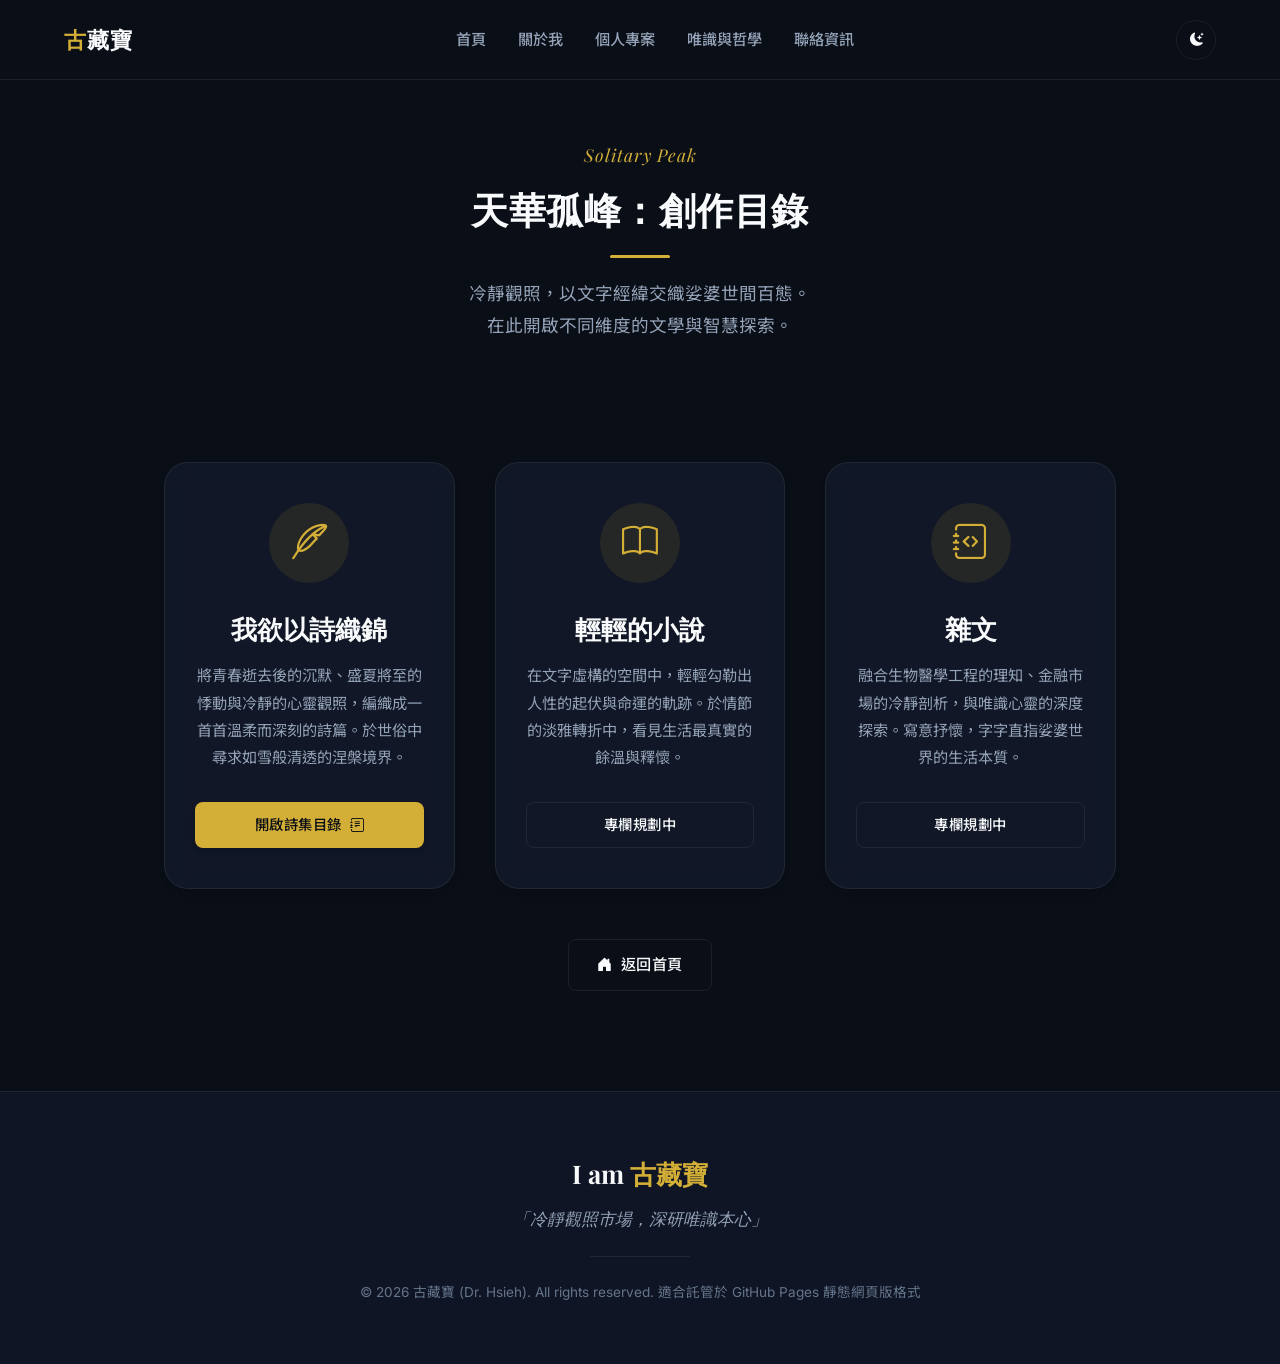
==== columns.html @ f1b9f1e6 "Create columns.html catalog and link journey card to it" ====
<!DOCTYPE html>
<html lang="zh-TW">
<head>
    <meta charset="UTF-8">
    <meta name="viewport" content="width=device-width, initial-scale=1.0">
    <title>天華孤峰：詩與雜文 | 目錄導航</title>
    <meta name="description" content="古藏寶的創作專欄目錄 - 包含我欲以詩織錦（詩集）、輕輕的小說與雜文專欄。">
    
    <!-- Google Fonts -->
    <link rel="preconnect" href="https://fonts.googleapis.com">
    <link rel="preconnect" href="https://fonts.gstatic.com" crossorigin>
    <link href="https://fonts.googleapis.com/css2?family=Inter:wght@300;400;500;600;700&family=Noto+Sans+TC:wght@300;400;500;700&family=Playfair+Display:ital,wght@0,400;0,600;0,700;1,400&display=swap" rel="stylesheet">
    
    <!-- Bootstrap Icons -->
    <link rel="stylesheet" href="https://cdn.jsdelivr.net/npm/bootstrap-icons@1.11.3/font/bootstrap-icons.min.css">
    
    <!-- Custom CSS (Shares existing styles, with custom overrides) -->
    <link rel="stylesheet" href="style.css">
    
    <style>
        /* Custom Overrides for Column directory page */
        .columns-hero {
            padding: 140px 0 80px 0;
            background-color: var(--bg-primary);
            text-align: center;
        }
        
        .columns-container {
            max-width: 1000px;
            margin: 0 auto 100px auto;
            padding: 0 24px;
        }
        
        .columns-grid {
            display: grid;
            grid-template-columns: repeat(3, 1fr);
            gap: 40px;
            margin-top: 40px;
        }
        
        .column-card {
            background-color: var(--bg-card);
            border: 1px solid var(--border-color);
            border-radius: var(--border-radius-lg);
            padding: 40px 30px;
            text-align: center;
            display: flex;
            flex-direction: column;
            align-items: center;
            justify-content: space-between;
            min-height: 420px;
            transition: var(--transition-smooth);
            backdrop-filter: var(--glass-blur);
            box-shadow: var(--shadow-sm);
        }
        
        .column-card:hover {
            transform: translateY(-10px);
            border-color: var(--border-color-hover);
            box-shadow: var(--shadow-lg), var(--shadow-gold);
            background-color: var(--bg-card-hover);
        }
        
        .column-icon-wrapper {
            width: 80px;
            height: 80px;
            border-radius: 50%;
            background-color: rgba(212, 175, 55, 0.1);
            color: var(--accent-gold);
            display: flex;
            align-items: center;
            justify-content: center;
            font-size: 2.2rem;
            margin-bottom: 24px;
            transition: var(--transition-smooth);
        }
        
        .column-card:hover .column-icon-wrapper {
            background-color: var(--accent-gold);
            color: #0a0e17;
            transform: scale(1.1);
        }
        
        .column-card h3 {
            font-family: var(--font-heading);
            font-size: 1.6rem;
            font-weight: 600;
            margin-bottom: 12px;
            color: var(--text-primary);
        }
        
        .column-card p {
            color: var(--text-secondary);
            font-size: 0.95rem;
            line-height: 1.8;
            margin-bottom: 30px;
            flex-grow: 1;
        }
        
        .btn-column {
            width: 100%;
            padding: 10px 20px;
            font-size: 0.9rem;
        }
        
        .back-home-wrapper {
            margin-top: 50px;
            text-align: center;
        }
        
        @media (max-width: 900px) {
            .columns-grid {
                grid-template-columns: 1fr;
                gap: 30px;
            }
            .column-card {
                min-height: auto;
            }
        }
    </style>
</head>
<body class="dark-theme"> <!-- Follows default theme logic -->

    <!-- Header / Navigation (Shared Navbar) -->
    <header class="navbar-header scrolled" id="navbarHeader"> <!-- Force scrolled layout on subpages -->
        <div class="nav-container">
            <a href="index.html" class="nav-logo">
                <span class="logo-accent">古</span>藏寶
            </a>
            
            <button class="mobile-nav-toggle" id="mobileNavToggle" aria-label="Toggle Navigation Menu">
                <i class="bi bi-list"></i>
            </button>
            
            <nav class="nav-menu" id="navMenu">
                <ul>
                    <li><a href="index.html#home" class="nav-link">首頁</a></li>
                    <li><a href="index.html#about" class="nav-link active">關於我</a></li>
                    <li><a href="index.html#projects" class="nav-link">個人專案</a></li>
                    <li><a href="index.html#philosophy" class="nav-link">唯識與哲學</a></li>
                    <li><a href="index.html#contact" class="nav-link">聯絡資訊</a></li>
                </ul>
            </nav>
            
            <div class="nav-actions">
                <button class="theme-toggle-btn" id="themeToggleBtn" title="切換深/淺色模式" aria-label="Toggle Dark/Light Mode">
                    <i class="bi bi-moon-stars-fill theme-icon"></i>
                </button>
            </div>
        </div>
    </header>

    <!-- Main Content -->
    <main>
        
        <!-- Hero Title -->
        <section class="columns-hero">
            <div class="container">
                <span class="section-tag">Solitary Peak</span>
                <h1 class="section-title">天華孤峰：創作目錄</h1>
                <div class="section-divider"></div>
                <p class="hero-description" style="max-width: 600px; margin: 20px auto 0 auto;">
                    冷靜觀照，以文字經緯交織娑婆世間百態。<br>
                    在此開啟不同維度的文學與智慧探索。
                </p>
            </div>
        </section>

        <!-- Directory Grid -->
        <section class="columns-container">
            <div class="columns-grid">
                
                <!-- Card A: 我欲以詩織錦 -->
                <div class="column-card">
                    <div class="column-icon-wrapper">
                        <i class="bi bi-feather"></i>
                    </div>
                    <h3>我欲以詩織錦</h3>
                    <p>
                        將青春逝去後的沉默、盛夏將至的悸動與冷靜的心靈觀照，編織成一首首溫柔而深刻的詩篇。於世俗中尋求如雪般清透的涅槃境界。
                    </p>
                    <!-- Link points directly to their Netlify poetry showcase -->
                    <a href="https://old-hiddentreasure-poem.netlify.app/" target="_blank" rel="noopener noreferrer" class="btn btn-primary btn-column">
                        開啟詩集目錄 <i class="bi bi-journal-text"></i>
                    </a>
                </div>

                <!-- Card B: 輕輕的小說 -->
                <div class="column-card">
                    <div class="column-icon-wrapper">
                        <i class="bi bi-book"></i>
                    </div>
                    <h3>輕輕的小說</h3>
                    <p>
                        在文字虛構的空間中，輕輕勾勒出人性的起伏與命運的軌跡。於情節的淡雅轉折中，看見生活最真實的餘溫與釋懷。
                    </p>
                    <a href="javascript:alert('輕輕的小說目錄正在編撰中，敬請期待！');" class="btn btn-outline btn-column">
                        專欄規劃中
                    </a>
                </div>

                <!-- Card C: 雜文 -->
                <div class="column-card">
                    <div class="column-icon-wrapper">
                        <i class="bi bi-journal-code"></i>
                    </div>
                    <h3>雜文</h3>
                    <p>
                        融合生物醫學工程的理知、金融市場的冷靜剖析，與唯識心靈的深度探索。寫意抒懷，字字直指娑婆世界的生活本質。
                    </p>
                    <a href="javascript:alert('雜文專欄目錄正在編撰中，敬請期待！');" class="btn btn-outline btn-column">
                        專欄規劃中
                    </a>
                </div>

            </div>

            <!-- Back to Home -->
            <div class="back-home-wrapper">
                <a href="index.html" class="btn btn-outline">
                    <i class="bi bi-house-door-fill"></i> 返回首頁
                </a>
            </div>
        </section>

    </main>

    <!-- Footer -->
    <footer class="site-footer">
        <div class="container footer-content text-center">
            <p class="footer-logo">I am <span class="gold-text">古藏寶</span></p>
            <p class="footer-moto">「冷靜觀照市場，深研唯識本心」</p>
            <div class="footer-divider"></div>
            <p class="copyright">&copy; 2026 古藏寶 (Dr. Hsieh). All rights reserved. 適合託管於 GitHub Pages 靜態網頁版格式</p>
        </div>
    </footer>

    <!-- Custom JS -->
    <script src="script.js"></script>
</body>
</html>
---- style.css ----
/* ==========================================================================
   DESIGN SYSTEM & VARIABLES
   ========================================================================== */
:root {
    /* Fonts */
    --font-heading: 'Playfair Display', Georgia, serif;
    --font-body: 'Inter', 'Noto Sans TC', sans-serif;
    
    /* Layout */
    --navbar-height: 80px;
    --transition-smooth: all 0.4s cubic-bezier(0.16, 1, 0.3, 1);
    --border-radius-sm: 8px;
    --border-radius-md: 16px;
    --border-radius-lg: 24px;
}

/* Dark Theme Variables (Zen Slate - Default) */
body.dark-theme {
    --bg-primary: #0a0e17;
    --bg-secondary: #0f1524;
    --bg-glass: rgba(15, 21, 36, 0.7);
    --bg-card: rgba(22, 30, 49, 0.6);
    --bg-card-hover: rgba(30, 41, 67, 0.85);
    
    --text-primary: #f8fafc;
    --text-secondary: #94a3b8;
    --text-muted: #64748b;
    
    --accent-gold: #d4af37; /* Metallic Gold */
    --accent-gold-rgb: 212, 175, 55;
    --accent-gold-hover: #f3c63f;
    --accent-emerald: #10b981;
    --accent-emerald-rgb: 16, 185, 129;
    
    --border-color: rgba(255, 255, 255, 0.07);
    --border-color-hover: rgba(214, 175, 55, 0.4);
    
    --shadow-sm: 0 4px 6px -1px rgba(0, 0, 0, 0.1), 0 2px 4px -1px rgba(0, 0, 0, 0.06);
    --shadow-md: 0 10px 15px -3px rgba(0, 0, 0, 0.3), 0 4px 6px -2px rgba(0, 0, 0, 0.05);
    --shadow-lg: 0 20px 25px -5px rgba(0, 0, 0, 0.4), 0 10px 10px -5px rgba(0, 0, 0, 0.04);
    --shadow-gold: 0 0 20px rgba(212, 175, 55, 0.2);
    
    --glass-blur: blur(12px);
    --gradient-hero: linear-gradient(180deg, rgba(10, 14, 23, 0.2) 0%, rgba(10, 14, 23, 0.85) 80%, #0a0e17 100%);
}

/* Light Theme Variables (Warm Silk) */
body.light-theme {
    --bg-primary: #faf8f5; /* Warm off-white */
    --bg-secondary: #f4f0ea;
    --bg-glass: rgba(250, 248, 245, 0.8);
    --bg-card: rgba(255, 255, 255, 0.85);
    --bg-card-hover: #ffffff;
    
    --text-primary: #1e293b;
    --text-secondary: #475569;
    --text-muted: #94a3b8;
    
    --accent-gold: #855b00; /* Rich Deep Calligraphy Gold */
    --accent-gold-rgb: 133, 91, 0;
    --accent-gold-hover: #664500;

    --accent-emerald: #059669;
    --accent-emerald-rgb: 5, 150, 105;
    
    --border-color: rgba(0, 0, 0, 0.08);
    --border-color-hover: rgba(133, 91, 0, 0.4);
    
    --shadow-sm: 0 1px 3px 0 rgba(0, 0, 0, 0.05), 0 1px 2px 0 rgba(0, 0, 0, 0.03);
    --shadow-md: 0 4px 6px -1px rgba(0, 0, 0, 0.05), 0 2px 4px -1px rgba(0, 0, 0, 0.03);
    --shadow-lg: 0 10px 15px -3px rgba(0, 0, 0, 0.05), 0 4px 6px -2px rgba(0, 0, 0, 0.03);
    --shadow-gold: 0 0 15px rgba(133, 91, 0, 0.15);
    
    --glass-blur: blur(12px);
    --gradient-hero: linear-gradient(180deg, rgba(250, 248, 245, 0.1) 0%, rgba(250, 248, 245, 0.8) 75%, #faf8f5 100%);
}

/* ==========================================================================
   BASE STYLES & RESET
   ========================================================================== */
*, *::before, *::after {
    box-sizing: border-box;
    margin: 0;
    padding: 0;
}

html {
    scroll-behavior: smooth;
    font-size: 16px;
}

body {
    font-family: var(--font-body);
    background-color: var(--bg-primary);
    color: var(--text-primary);
    line-height: 1.7;
    overflow-x: hidden;
    transition: background-color 0.5s ease, color 0.5s ease;
}

a {
    color: var(--accent-gold);
    text-decoration: none;
    transition: var(--transition-smooth);
}

a:hover {
    color: var(--accent-gold-hover);
}

ul {
    list-style: none;
}

img {
    max-width: 100%;
    height: auto;
    display: block;
}

.container {
    width: 100%;
    max-width: 1200px;
    margin: 0 auto;
    padding: 0 24px;
}

/* ==========================================================================
   BUTTONS & UI ELEMENTS
   ========================================================================== */
.btn {
    display: inline-flex;
    align-items: center;
    justify-content: center;
    gap: 8px;
    padding: 12px 28px;
    font-weight: 500;
    font-size: 0.95rem;
    letter-spacing: 0.5px;
    border-radius: var(--border-radius-sm);
    cursor: pointer;
    transition: var(--transition-smooth);
    border: 1px solid transparent;
}

.btn-primary {
    background-color: var(--accent-gold);
    color: #0a0e17 !important;
    box-shadow: var(--shadow-sm);
}

.btn-primary:hover {
    background-color: var(--accent-gold-hover);
    transform: translateY(-2px);
    box-shadow: var(--shadow-gold);
}

.btn-outline {
    background-color: transparent;
    color: var(--text-primary);
    border-color: var(--border-color);
}

.btn-outline:hover {
    background-color: var(--border-color);
    border-color: var(--text-secondary);
    transform: translateY(-2px);
}

.btn-block {
    display: flex;
    width: 100%;
}

.badge {
    display: inline-block;
    padding: 6px 14px;
    font-size: 0.8rem;
    font-weight: 500;
    border-radius: 50px;
    background-color: var(--bg-secondary);
    border: 1px solid var(--border-color);
    color: var(--text-secondary);
    transition: var(--transition-smooth);
}

.badge:hover {
    border-color: var(--accent-gold);
    color: var(--accent-gold);
    transform: translateY(-1px);
}

/* ==========================================================================
   REUSABLE UTILITIES
   ========================================================================== */
.section-padding {
    padding: 100px 0;
}

.bg-alt {
    background-color: var(--bg-secondary);
}

.text-center {
    text-align: center;
}

.highlight-text {
    color: var(--accent-gold);
    font-family: var(--font-heading);
    font-weight: 700;
}

.gold-text {
    color: var(--accent-gold);
}

.section-header {
    margin-bottom: 60px;
}

.section-tag {
    font-family: var(--font-heading);
    font-style: italic;
    color: var(--accent-gold);
    font-size: 1.1rem;
    display: block;
    margin-bottom: 8px;
    letter-spacing: 1px;
}

.section-title {
    font-family: var(--font-heading);
    font-size: 2.3rem;
    font-weight: 600;
    letter-spacing: 0.5px;
    position: relative;
    display: inline-block;
}

.section-divider {
    width: 60px;
    height: 3px;
    background-color: var(--accent-gold);
    margin: 15px auto 0 auto;
    border-radius: 10px;
}

/* ==========================================================================
   NAVIGATION BAR
   ========================================================================== */
.navbar-header {
    position: fixed;
    top: 0;
    left: 0;
    width: 100%;
    height: var(--navbar-height);
    z-index: 1000;
    border-bottom: 1px solid var(--border-color);
    transition: var(--transition-smooth);
    background-color: transparent;
}

.navbar-header.scrolled {
    background-color: var(--bg-glass);
    backdrop-filter: var(--glass-blur);
    height: 70px;
    box-shadow: var(--shadow-sm);
}

.nav-container {
    max-width: 1200px;
    height: 100%;
    margin: 0 auto;
    padding: 0 24px;
    display: flex;
    align-items: center;
    justify-content: space-between;
}

.nav-logo {
    font-family: var(--font-heading);
    font-size: 1.4rem;
    font-weight: 700;
    color: var(--text-primary);
    letter-spacing: 1px;
}

.logo-accent {
    color: var(--accent-gold);
}

.nav-menu ul {
    display: flex;
    gap: 32px;
}

.nav-link {
    color: var(--text-secondary);
    font-size: 0.95rem;
    font-weight: 500;
    position: relative;
    padding: 8px 0;
}

.nav-link:hover, .nav-link.active {
    color: var(--accent-gold);
}

.nav-link::after {
    content: '';
    position: absolute;
    bottom: 0;
    left: 0;
    width: 0;
    height: 2px;
    background-color: var(--accent-gold);
    transition: var(--transition-smooth);
}

.nav-link:hover::after, .nav-link.active::after {
    width: 100%;
}

.theme-toggle-btn {
    background: none;
    border: 1px solid var(--border-color);
    width: 40px;
    height: 40px;
    border-radius: 50%;
    color: var(--text-primary);
    cursor: pointer;
    display: flex;
    align-items: center;
    justify-content: center;
    transition: var(--transition-smooth);
}

.theme-toggle-btn:hover {
    border-color: var(--accent-gold);
    color: var(--accent-gold);
    transform: rotate(15deg);
    box-shadow: var(--shadow-gold);
}

.mobile-nav-toggle {
    display: none;
    background: none;
    border: none;
    color: var(--text-primary);
    font-size: 1.8rem;
    cursor: pointer;
}

/* ==========================================================================
   HERO COVER & CONTENT
   ========================================================================== */
.hero-section {
    position: relative;
    width: 100%;
    min-height: 100vh;
    display: flex;
    align-items: center;
    padding-top: var(--navbar-height);
    overflow: hidden;
}

.hero-cover-container {
    position: absolute;
    top: 0;
    left: 0;
    width: 100%;
    height: 100%;
    z-index: 1;
}

.hero-cover-img {
    width: 100%;
    height: 100%;
    object-fit: cover;
    object-position: center;
    filter: brightness(0.65);
    transition: filter 0.5s ease;
}

body.light-theme .hero-cover-img {
    filter: brightness(0.8) contrast(1.05) saturate(1.1);
}

.hero-cover-overlay {
    position: absolute;
    top: 0;
    left: 0;
    width: 100%;
    height: 100%;
    background: var(--gradient-hero);
}

.hero-content {
    position: relative;
    z-index: 5;
    width: 100%;
    max-width: 1200px;
    margin: 0 auto;
    padding: 0 24px;
    display: flex;
    align-items: center;
}

.hero-text-wrapper {
    max-width: 680px;
    animation: fadeInUp 1s cubic-bezier(0.16, 1, 0.3, 1);
}

.hero-subtitle-top {
    font-family: var(--font-heading);
    font-style: italic;
    color: var(--accent-gold);
    font-size: 1.2rem;
    display: block;
    margin-bottom: 12px;
    letter-spacing: 0.5px;
}

.hero-title {
    font-family: var(--font-heading);
    font-size: 4rem;
    font-weight: 700;
    line-height: 1.15;
    margin-bottom: 20px;
}

/* Typing Carousel */
.typing-container {
    font-size: 1.6rem;
    font-weight: 500;
    margin-bottom: 24px;
    color: var(--text-primary);
    display: flex;
    align-items: center;
    min-height: 40px;
}

.typing-prefix {
    margin-right: 8px;
    color: var(--text-secondary);
}

.typing-text {
    color: var(--accent-gold);
    border-right: none;
    font-family: var(--font-heading);
    font-weight: 600;
}

.typing-cursor {
    animation: blink 0.8s infinite;
    color: var(--accent-gold);
    margin-left: 2px;
    font-weight: 300;
}

.hero-description {
    font-size: 1.1rem;
    color: var(--text-secondary);
    margin-bottom: 40px;
    line-height: 1.8;
}

.hero-cta-group {
    display: flex;
    gap: 16px;
    flex-wrap: wrap;
}

/* Scroll indicator */
.scroll-indicator {
    position: absolute;
    bottom: 30px;
    left: 50%;
    transform: translateX(-50%);
    z-index: 5;
    display: flex;
    flex-direction: column;
    align-items: center;
}

.mouse-icon {
    width: 26px;
    height: 42px;
    border: 2px solid var(--text-secondary);
    border-radius: 20px;
    display: flex;
    justify-content: center;
    position: relative;
}

.mouse-wheel {
    width: 4px;
    height: 8px;
    background-color: var(--accent-gold);
    border-radius: 50%;
    position: absolute;
    top: 8px;
    animation: scrollMouse 1.5s infinite;
}

.scroll-text {
    font-size: 0.75rem;
    color: var(--text-secondary);
    margin-top: 8px;
    letter-spacing: 1px;
    text-transform: uppercase;
}

/* ==========================================================================
   ABOUT SECTION & BIOGRAPHY
   ========================================================================== */
.about-intro-box {
    display: flex;
    align-items: center;
    gap: 48px;
    background-color: var(--bg-card);
    border: 1px solid var(--border-color);
    border-radius: var(--border-radius-md);
    padding: 40px;
    margin-bottom: 70px;
    backdrop-filter: var(--glass-blur);
    box-shadow: var(--shadow-md);
    transition: var(--transition-smooth);
}

.about-intro-box:hover {
    border-color: var(--border-color-hover);
    box-shadow: var(--shadow-gold);
}

.about-avatar-wrapper {
    flex-shrink: 0;
}

.abstract-zen-avatar {
    width: 100px;
    height: 100px;
    border-radius: 50%;
    background: linear-gradient(135deg, rgba(212, 175, 55, 0.15) 0%, rgba(16, 185, 129, 0.15) 100%);
    border: 2px solid var(--accent-gold);
    display: flex;
    align-items: center;
    justify-content: center;
    position: relative;
    box-shadow: var(--shadow-sm);
}

.avatar-zen-icon {
    font-size: 3rem;
    color: var(--accent-gold);
    z-index: 5;
    animation: spinSlow 20s infinite linear;
}

.avatar-ripple {
    position: absolute;
    top: -5px;
    left: -5px;
    right: -5px;
    bottom: -5px;
    border-radius: 50%;
    border: 1px dashed var(--accent-gold);
    opacity: 0.4;
    animation: spinSlow 35s infinite linear reverse;
}

.about-intro-text .lead-text {
    font-family: var(--font-heading);
    font-size: 1.35rem;
    line-height: 1.8;
    color: var(--text-primary);
    position: relative;
    padding-left: 20px;
    border-left: 4px solid var(--accent-gold);
}

/* Three Pillars Biography Grid */
.journey-grid {
    display: grid;
    grid-template-columns: repeat(auto-fit, minmax(260px, 1fr));
    gap: 30px;
}

.journey-card {
    background-color: var(--bg-card);
    border: 1px solid var(--border-color);
    border-radius: var(--border-radius-md);
    padding: 35px 30px;
    transition: var(--transition-smooth);
    box-shadow: var(--shadow-sm);
    backdrop-filter: var(--glass-blur);
    position: relative;
    overflow: hidden;
}

.journey-card::before {
    content: '';
    position: absolute;
    top: 0;
    left: 0;
    width: 100%;
    height: 3px;
    background: linear-gradient(90deg, var(--accent-gold), var(--accent-emerald));
    opacity: 0;
    transition: var(--transition-smooth);
}

.journey-card:hover {
    transform: translateY(-8px);
    background-color: var(--bg-card-hover);
    border-color: var(--border-color-hover);
    box-shadow: var(--shadow-lg), var(--shadow-gold);
}

.journey-card:hover::before {
    opacity: 1;
}

.journey-icon-box {
    width: 60px;
    height: 60px;
    border-radius: var(--border-radius-sm);
    background-color: rgba(212, 175, 55, 0.1);
    color: var(--accent-gold);
    display: flex;
    align-items: center;
    justify-content: center;
    font-size: 1.8rem;
    margin-bottom: 24px;
    transition: var(--transition-smooth);
}

.journey-card:hover .journey-icon-box {
    background-color: var(--accent-gold);
    color: #0a0e17;
    transform: scale(1.1);
}

.journey-card h3 {
    font-family: var(--font-heading);
    font-size: 1.35rem;
    font-weight: 600;
    margin-bottom: 8px;
    color: var(--text-primary);
}

.card-subtitle {
    display: block;
    font-size: 0.85rem;
    text-transform: uppercase;
    letter-spacing: 1px;
    color: var(--accent-emerald);
    margin-bottom: 16px;
    font-weight: 600;
}

.journey-card p {
    font-size: 0.95rem;
    color: var(--text-secondary);
    line-height: 1.7;
}

/* ==========================================================================
   PROJECTS SECTION - FEATURED SHOWCASE
   ========================================================================== */
.projects-container {
    margin-top: 40px;
}

.project-featured-card {
    display: grid;
    grid-template-columns: 1fr 1.2fr;
    background-color: var(--bg-card);
    border: 1px solid var(--border-color);
    border-radius: var(--border-radius-lg);
    overflow: hidden;
    box-shadow: var(--shadow-md);
    transition: var(--transition-smooth);
    backdrop-filter: var(--glass-blur);
}

.project-featured-card:hover {
    border-color: var(--border-color-hover);
    box-shadow: var(--shadow-lg), var(--shadow-gold);
}

.project-image-side {
    position: relative;
    background: linear-gradient(135deg, #1e293b 0%, #0f172a 100%);
    display: flex;
    align-items: center;
    justify-content: center;
    padding: 60px;
    overflow: hidden;
    border-right: 1px solid var(--border-color);
}

.clickable-image-side {
    padding: 0 !important;
    cursor: pointer;
}

.clickable-image-side a {
    display: block;
    width: 100%;
    height: 100%;
}

.project-card-img {
    width: 100%;
    height: 100%;
    object-fit: cover;
    display: block;
    min-height: 280px;
    transition: var(--transition-smooth);
}

.project-featured-card:hover .project-card-img {
    transform: scale(1.05);
}

.project-image-side::after {
    content: '';
    position: absolute;
    top: -50%;
    left: -50%;
    width: 200%;
    height: 200%;
    background: radial-gradient(circle, rgba(212, 175, 55, 0.1) 0%, transparent 60%);
    animation: spinSlow 30s infinite linear;
}

.project-visual-placeholder {
    position: relative;
    z-index: 5;
    text-align: center;
    border: 1px dashed rgba(212, 175, 55, 0.3);
    border-radius: var(--border-radius-md);
    padding: 40px 30px;
    background: rgba(15, 23, 42, 0.6);
    box-shadow: inset 0 0 20px rgba(0, 0, 0, 0.5);
    width: 100%;
}

.floating-icons {
    display: flex;
    justify-content: center;
    gap: 20px;
    margin-bottom: 20px;
}

.floating-icons i {
    font-size: 2.2rem;
    color: var(--accent-gold);
    animation: floatIcon 3s infinite ease-in-out;
}

.floating-icons i:nth-child(2) {
    animation-delay: 0.6s;
    color: var(--accent-emerald);
}

.floating-icons i:nth-child(3) {
    animation-delay: 1.2s;
}

.visual-title {
    display: block;
    font-family: var(--font-heading);
    font-size: 1.1rem;
    letter-spacing: 3px;
    font-weight: 600;
    color: var(--text-primary);
    text-shadow: 0 0 10px rgba(212, 175, 55, 0.3);
}

.project-info-side {
    padding: 50px;
    display: flex;
    flex-direction: column;
    justify-content: center;
}

.project-status-tag {
    font-size: 0.75rem;
    font-weight: 700;
    text-transform: uppercase;
    letter-spacing: 1.5px;
    color: var(--accent-emerald);
    display: inline-block;
    margin-bottom: 12px;
}

.project-card-title {
    font-family: var(--font-heading);
    font-size: 2rem;
    font-weight: 600;
    margin-bottom: 20px;
    color: var(--text-primary);
}

.project-card-desc {
    color: var(--text-secondary);
    font-size: 1rem;
    line-height: 1.8;
    margin-bottom: 30px;
}

.project-tech-stack {
    display: flex;
    gap: 16px;
    flex-wrap: wrap;
    margin-bottom: 35px;
}

.project-tech-stack span {
    font-size: 0.85rem;
    color: var(--text-secondary);
    background-color: var(--bg-secondary);
    padding: 6px 14px;
    border-radius: 4px;
    border: 1px solid var(--border-color);
}

.project-tech-stack span i {
    color: var(--accent-gold);
    margin-right: 4px;
}

.project-action-btn .project-launch-btn {
    font-size: 1rem;
    padding: 14px 32px;
}

/* ==========================================================================
   PHILOSOPHY & SLIDER
   ========================================================================== */
.philosophy-layout {
    display: grid;
    grid-template-columns: 1.2fr 1fr;
    gap: 60px;
    align-items: center;
}

.philosophy-content-card {
    background-color: var(--bg-card);
    border: 1px solid var(--border-color);
    border-radius: var(--border-radius-md);
    padding: 50px;
    position: relative;
    box-shadow: var(--shadow-md);
    backdrop-filter: var(--glass-blur);
    transition: var(--transition-smooth);
}

.philosophy-content-card:hover {
    border-color: var(--border-color-hover);
    box-shadow: var(--shadow-lg), var(--shadow-gold);
}

.quote-mark-top {
    color: rgba(212, 175, 55, 0.15);
    font-size: 4rem;
    line-height: 0;
    margin-bottom: 10px;
}

.quote-mark-bottom {
    color: rgba(212, 175, 55, 0.15);
    font-size: 4rem;
    line-height: 0;
    text-align: right;
    margin-top: 10px;
}

.philosophy-quote-wrapper {
    min-height: 140px;
    display: flex;
    flex-direction: column;
    justify-content: center;
}

.philosophy-quote-text {
    font-family: var(--font-heading);
    font-size: 1.25rem;
    line-height: 1.8;
    color: var(--text-primary);
    margin-bottom: 20px;
    transition: opacity 0.3s ease;
}

.philosophy-quote-author {
    font-size: 0.9rem;
    font-style: italic;
    color: var(--accent-gold);
    align-self: flex-end;
    transition: opacity 0.3s ease;
}

.quote-navigation {
    display: flex;
    align-items: center;
    justify-content: space-between;
    margin-top: 30px;
    border-top: 1px solid var(--border-color);
    padding-top: 24px;
}

.quote-nav-btn {
    background: none;
    border: 1px solid var(--border-color);
    width: 38px;
    height: 38px;
    border-radius: 50%;
    color: var(--text-primary);
    cursor: pointer;
    display: flex;
    align-items: center;
    justify-content: center;
    transition: var(--transition-smooth);
}

.quote-nav-btn:hover {
    border-color: var(--accent-gold);
    color: var(--accent-gold);
    background-color: rgba(212, 175, 55, 0.05);
}

.quote-dots {
    display: flex;
    gap: 8px;
}

.quote-dots .dot {
    width: 8px;
    height: 8px;
    border-radius: 50%;
    background-color: var(--border-color);
    cursor: pointer;
    transition: var(--transition-smooth);
}

.quote-dots .dot.active {
    background-color: var(--accent-gold);
    transform: scale(1.3);
}

.philosophy-intro-text h3 {
    font-family: var(--font-heading);
    font-size: 1.8rem;
    font-weight: 600;
    margin-bottom: 20px;
}

.philosophy-intro-text p {
    color: var(--text-secondary);
    font-size: 1rem;
    line-height: 1.8;
    margin-bottom: 20px;
}

.philosophy-badge-group {
    display: flex;
    gap: 12px;
    flex-wrap: wrap;
    margin-top: 30px;
}

/* ==========================================================================
   CONTACT SECTION & FORM
   ========================================================================== */
.contact-card-wrapper {
    display: grid;
    grid-template-columns: 1fr 1.2fr;
    gap: 50px;
    background-color: var(--bg-card);
    border: 1px solid var(--border-color);
    border-radius: var(--border-radius-lg);
    padding: 50px;
    box-shadow: var(--shadow-md);
    backdrop-filter: var(--glass-blur);
    transition: var(--transition-smooth);
}

.contact-card-wrapper:hover {
    border-color: var(--border-color-hover);
    box-shadow: var(--shadow-lg), var(--shadow-gold);
}

.contact-info-panel h3 {
    font-family: var(--font-heading);
    font-size: 1.7rem;
    font-weight: 600;
    margin-bottom: 16px;
}

.contact-info-panel p {
    color: var(--text-secondary);
    line-height: 1.8;
    margin-bottom: 40px;
}

.info-links-list {
    display: flex;
    flex-direction: column;
    gap: 28px;
}

.info-item {
    display: flex;
    align-items: center;
    gap: 20px;
}

.info-icon {
    width: 50px;
    height: 50px;
    border-radius: 50%;
    background-color: rgba(212, 175, 55, 0.1);
    color: var(--accent-gold);
    display: flex;
    align-items: center;
    justify-content: center;
    font-size: 1.3rem;
    transition: var(--transition-smooth);
}

.info-item:hover .info-icon {
    background-color: var(--accent-gold);
    color: #0a0e17;
    transform: scale(1.08);
}

.info-text {
    display: flex;
    flex-direction: column;
}

.info-label {
    font-size: 0.8rem;
    text-transform: uppercase;
    letter-spacing: 0.5px;
    color: var(--text-muted);
}

.info-value {
    font-size: 1.05rem;
    font-weight: 500;
    color: var(--text-primary);
}

.info-value:hover {
    color: var(--accent-gold);
}

/* Contact Form Panel */
.contact-form-panel {
    background-color: rgba(0, 0, 0, 0.1);
    border: 1px solid var(--border-color);
    border-radius: var(--border-radius-md);
    padding: 40px;
}

body.light-theme .contact-form-panel {
    background-color: rgba(255, 255, 255, 0.5);
}

.form-group {
    margin-bottom: 24px;
    display: flex;
    flex-direction: column;
    gap: 8px;
}

.form-row {
    display: grid;
    grid-template-columns: 1fr 1fr;
    gap: 20px;
}

.form-group label {
    font-size: 0.85rem;
    font-weight: 600;
    letter-spacing: 0.5px;
    color: var(--text-secondary);
}

.form-group input, .form-group textarea {
    padding: 12px 16px;
    background-color: var(--bg-secondary);
    border: 1px solid var(--border-color);
    border-radius: var(--border-radius-sm);
    color: var(--text-primary);
    font-family: var(--font-body);
    font-size: 0.95rem;
    transition: var(--transition-smooth);
}

.form-group input:focus, .form-group textarea:focus {
    outline: none;
    border-color: var(--accent-gold);
    background-color: var(--bg-primary);
    box-shadow: var(--shadow-gold);
}

/* ==========================================================================
   FOOTER
   ========================================================================== */
.site-footer {
    border-top: 1px solid var(--border-color);
    background-color: var(--bg-secondary);
    padding: 60px 0;
}

.footer-logo {
    font-family: var(--font-heading);
    font-size: 1.6rem;
    font-weight: 700;
    margin-bottom: 8px;
    color: var(--text-primary);
}

.footer-moto {
    font-family: var(--font-heading);
    font-style: italic;
    color: var(--text-secondary);
    font-size: 1.05rem;
    margin-bottom: 24px;
}

.footer-divider {
    width: 100px;
    height: 1px;
    background-color: var(--border-color);
    margin: 0 auto 24px auto;
}

.copyright {
    font-size: 0.85rem;
    color: var(--text-muted);
}

/* ==========================================================================
   ANIMATIONS & KEYFRAMES
   ========================================================================== */
@keyframes fadeInUp {
    from {
        opacity: 0;
        transform: translateY(30px);
    }
    to {
        opacity: 1;
        transform: translateY(0);
    }
}

@keyframes blink {
    0%, 100% { opacity: 1; }
    50% { opacity: 0; }
}

@keyframes scrollMouse {
    0% {
        opacity: 1;
        transform: translateY(0);
    }
    100% {
        opacity: 0;
        transform: translateY(12px);
    }
}

@keyframes floatIcon {
    0%, 100% {
        transform: translateY(0);
    }
    50% {
        transform: translateY(-10px);
    }
}

@keyframes spinSlow {
    from {
        transform: rotate(0deg);
    }
    to {
        transform: rotate(360deg);
    }
}

/* ==========================================================================
   RESPONSIVE MEDIA QUERIES
   ========================================================================== */
@media (max-width: 1024px) {
    .hero-title {
        font-size: 3.2rem;
    }
    
    .journey-grid {
        grid-template-columns: 1fr;
        gap: 20px;
    }
    
    .project-featured-card {
        grid-template-columns: 1fr;
    }
    
    .project-image-side {
        border-right: none;
        border-bottom: 1px solid var(--border-color);
        padding: 40px;
    }
    
    .philosophy-layout {
        grid-template-columns: 1fr;
        gap: 40px;
    }
    
    .contact-card-wrapper {
        grid-template-columns: 1fr;
        padding: 40px 30px;
    }
}

@media (max-width: 768px) {
    :root {
        --navbar-height: 70px;
    }
    
    .mobile-nav-toggle {
        display: block;
    }
    
    .nav-menu {
        position: fixed;
        top: var(--navbar-height);
        left: -100%;
        width: 100%;
        height: calc(100vh - var(--navbar-height));
        background-color: var(--bg-glass);
        backdrop-filter: var(--glass-blur);
        transition: var(--transition-smooth);
        padding: 40px 24px;
        border-top: 1px solid var(--border-color);
    }
    
    .nav-menu.active {
        left: 0;
    }
    
    .nav-menu ul {
        flex-direction: column;
        gap: 24px;
        align-items: center;
    }
    
    .nav-link {
        font-size: 1.1rem;
    }
    
    .hero-title {
        font-size: 2.5rem;
    }
    
    .typing-container {
        font-size: 1.25rem;
    }
    
    .about-intro-box {
        flex-direction: column;
        padding: 30px 20px;
        text-align: center;
        gap: 24px;
    }
    
    .about-intro-text .lead-text {
        border-left: none;
        padding-left: 0;
    }
    
    .project-info-side {
        padding: 30px 20px;
    }
    
    .philosophy-content-card {
        padding: 30px 20px;
    }
    
    .contact-form-panel {
        padding: 24px 16px;
    }
    
    .form-row {
        grid-template-columns: 1fr;
        gap: 0;
    }
    
    .section-title {
        font-size: 1.8rem;
    }
}
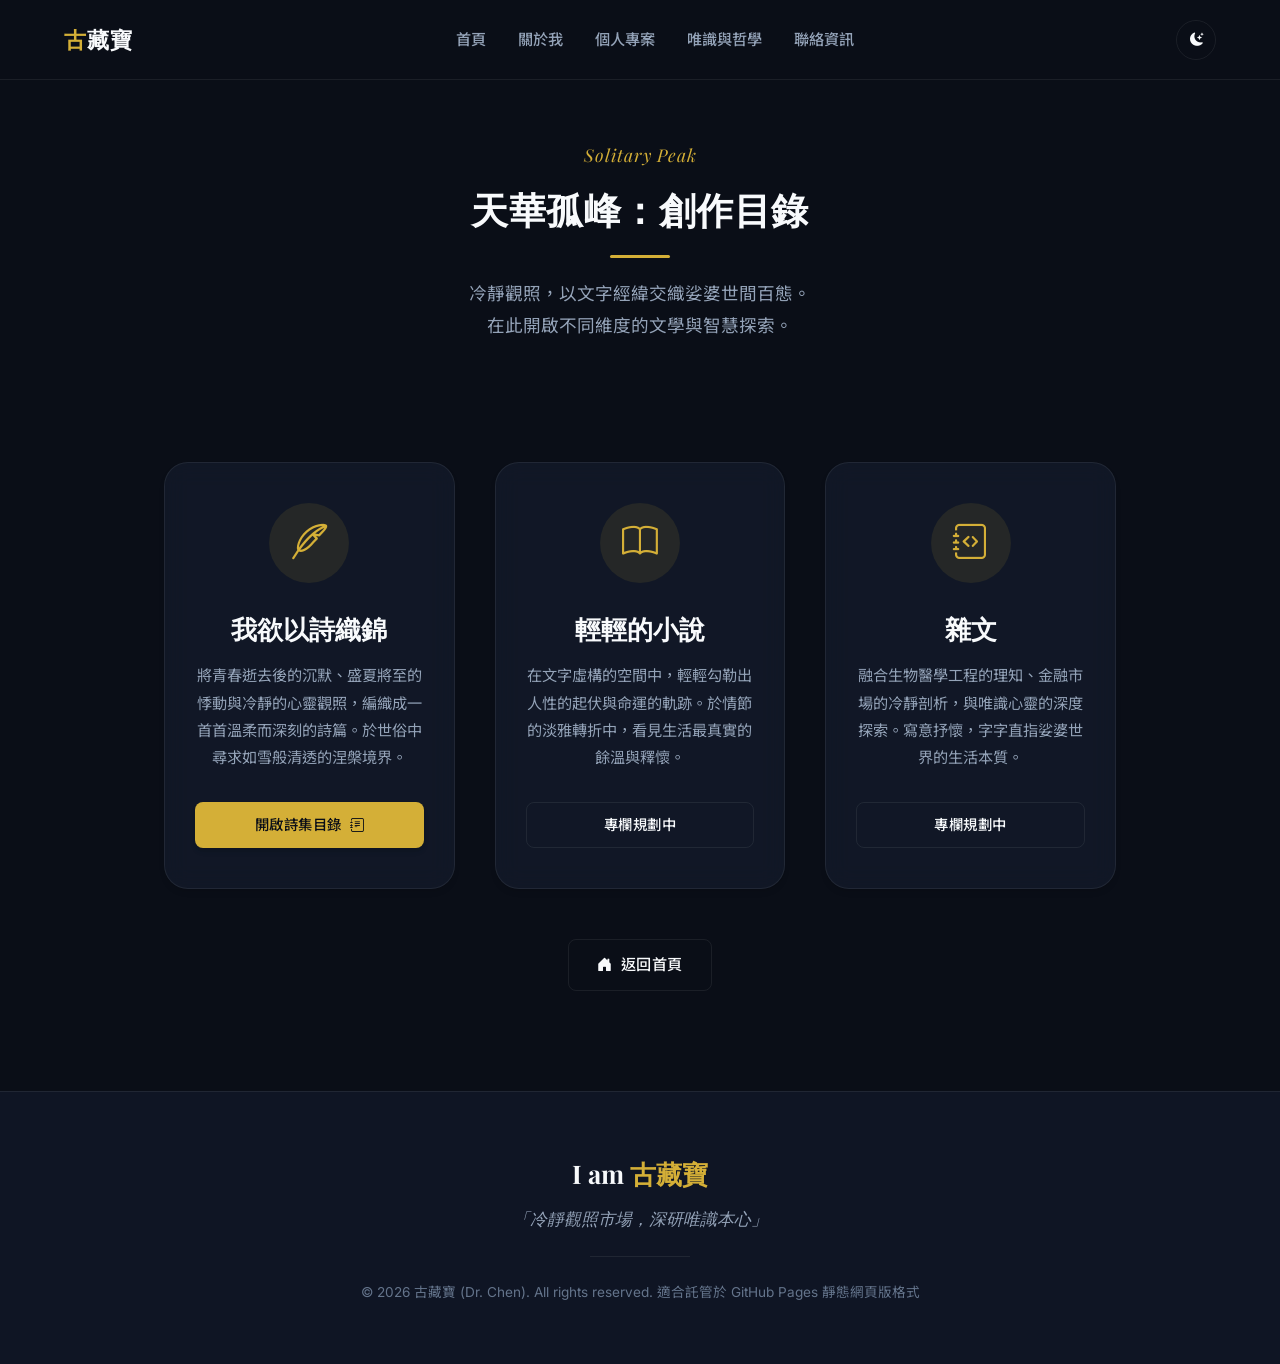
==== commit a71fa57b: "style: update copyright Dr. Hsieh to Dr. Chen in footer" ====
--- a/columns.html
+++ b/columns.html
@@ -231,7 +231,7 @@
             <p class="footer-logo">I am <span class="gold-text">古藏寶</span></p>
             <p class="footer-moto">「冷靜觀照市場，深研唯識本心」</p>
             <div class="footer-divider"></div>
-            <p class="copyright">&copy; 2026 古藏寶 (Dr. Hsieh). All rights reserved. 適合託管於 GitHub Pages 靜態網頁版格式</p>
+            <p class="copyright">&copy; 2026 古藏寶 (Dr. Chen). All rights reserved. 適合託管於 GitHub Pages 靜態網頁版格式</p>
         </div>
     </footer>
 
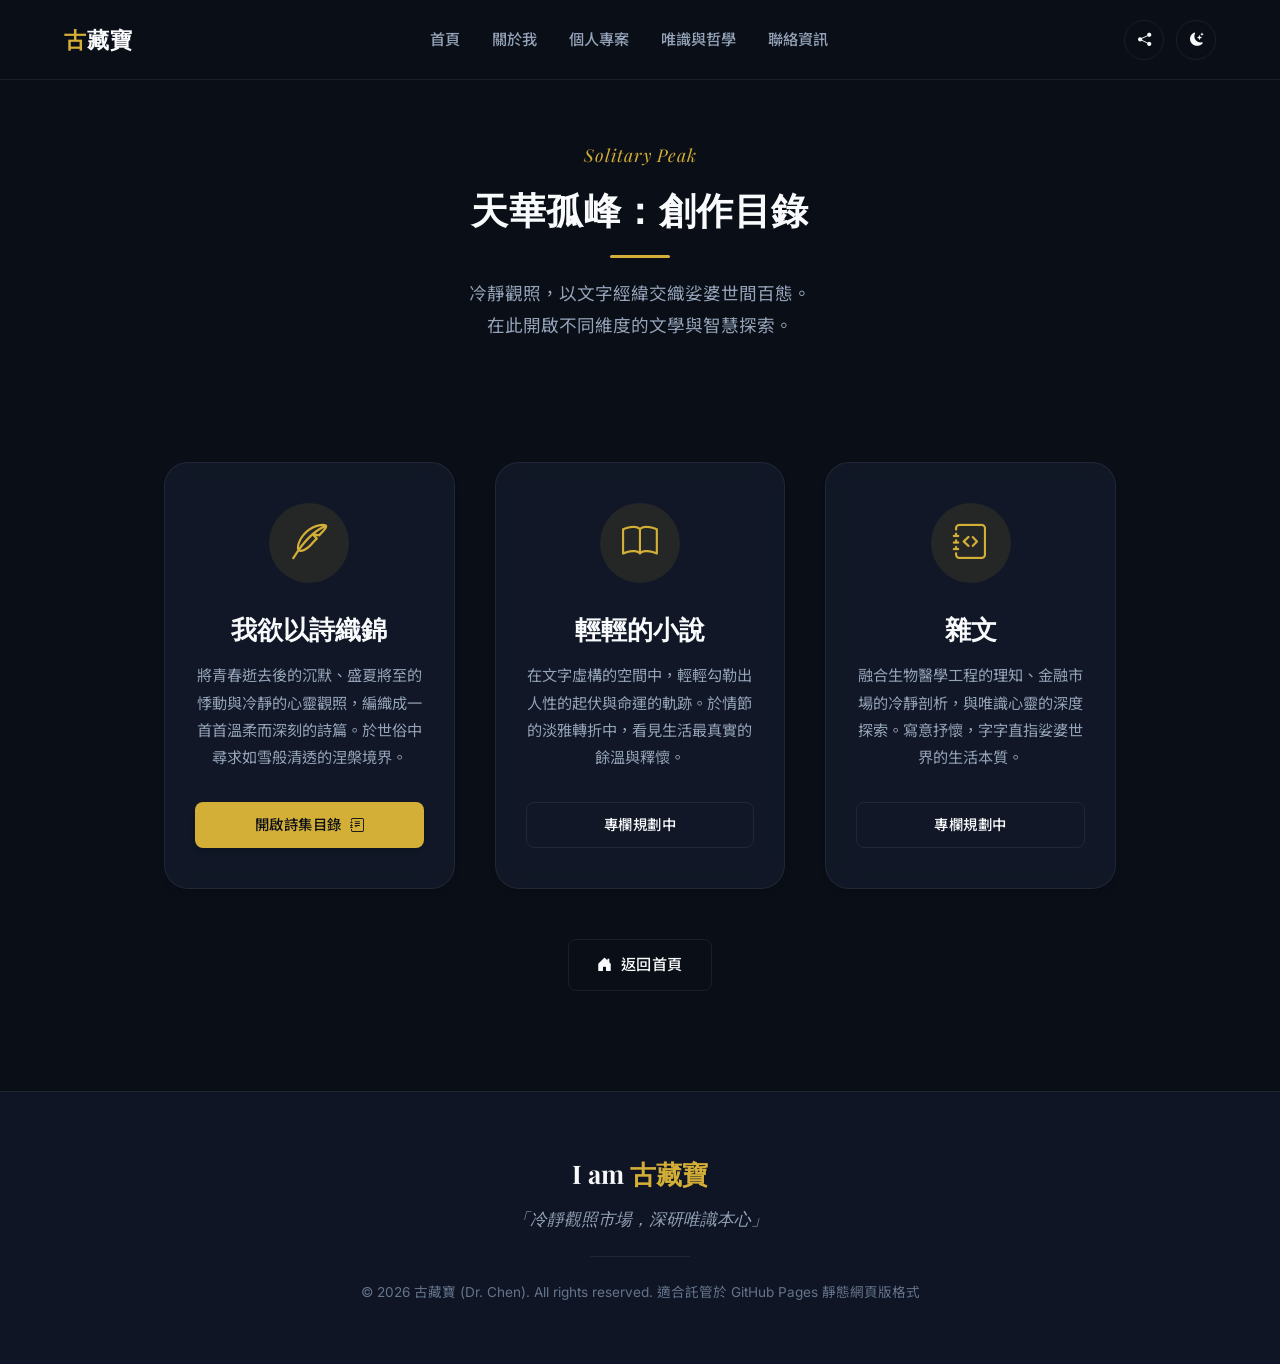
==== commit 35dc3afa: "feat: add social media sharing button and popover to header" ====
--- a/columns.html
+++ b/columns.html
@@ -143,9 +143,24 @@
             </nav>
             
             <div class="nav-actions">
+                <button class="share-toggle-btn" id="shareToggleBtn" title="分享此網頁" aria-label="Share Webpage">
+                    <i class="bi bi-share-fill"></i>
+                </button>
                 <button class="theme-toggle-btn" id="themeToggleBtn" title="切換深/淺色模式" aria-label="Toggle Dark/Light Mode">
                     <i class="bi bi-moon-stars-fill theme-icon"></i>
                 </button>
+                <!-- Share Dropdown Menu -->
+                <div class="share-dropdown-menu" id="shareDropdownMenu">
+                    <a href="#" id="shareFB" target="_blank" rel="noopener noreferrer" class="share-item">
+                        <i class="bi bi-facebook"></i> 分享至 Facebook
+                    </a>
+                    <a href="#" id="shareLINE" target="_blank" rel="noopener noreferrer" class="share-item">
+                        <i class="bi bi-line"></i> 分享至 LINE
+                    </a>
+                    <a href="#" id="shareCopy" class="share-item">
+                        <i class="bi bi-link-45deg"></i> 複製網頁連結
+                    </a>
+                </div>
             </div>
         </div>
     </header>
--- a/style.css
+++ b/style.css
@@ -341,6 +341,88 @@
     color: var(--accent-gold);
     transform: rotate(15deg);
     box-shadow: var(--shadow-gold);
+}
+
+.nav-actions {
+    position: relative;
+    display: flex;
+    gap: 12px;
+    align-items: center;
+}
+
+.share-toggle-btn {
+    background: none;
+    border: 1px solid var(--border-color);
+    width: 40px;
+    height: 40px;
+    border-radius: 50%;
+    color: var(--text-primary);
+    cursor: pointer;
+    display: flex;
+    align-items: center;
+    justify-content: center;
+    transition: var(--transition-smooth);
+}
+
+.share-toggle-btn:hover {
+    border-color: var(--accent-gold);
+    color: var(--accent-gold);
+    transform: scale(1.05);
+    box-shadow: var(--shadow-gold);
+}
+
+.share-dropdown-menu {
+    position: absolute;
+    top: 50px;
+    right: 0;
+    background-color: var(--bg-card);
+    border: 1px solid var(--border-color);
+    border-radius: var(--border-radius-sm);
+    padding: 8px 0;
+    width: 180px;
+    box-shadow: var(--shadow-lg);
+    backdrop-filter: var(--glass-blur);
+    display: none;
+    flex-direction: column;
+    z-index: 1100;
+    opacity: 0;
+    transform: translateY(10px);
+    transition: opacity 0.3s ease, transform 0.3s ease;
+}
+
+.share-dropdown-menu.show {
+    display: flex;
+    opacity: 1;
+    transform: translateY(0);
+}
+
+body.dark-theme .share-dropdown-menu {
+    background-color: rgba(22, 30, 49, 0.95);
+}
+body.light-theme .share-dropdown-menu {
+    background-color: rgba(255, 255, 255, 0.98);
+}
+
+.share-item {
+    padding: 10px 20px;
+    color: var(--text-primary) !important;
+    font-size: 0.9rem;
+    display: flex;
+    align-items: center;
+    gap: 10px;
+    transition: var(--transition-smooth);
+    cursor: pointer;
+    text-align: left;
+    text-decoration: none;
+}
+
+.share-item:hover {
+    background-color: rgba(212, 175, 55, 0.1);
+    color: var(--accent-gold) !important;
+}
+
+.share-item i {
+    font-size: 1.1rem;
 }
 
 .mobile-nav-toggle {
